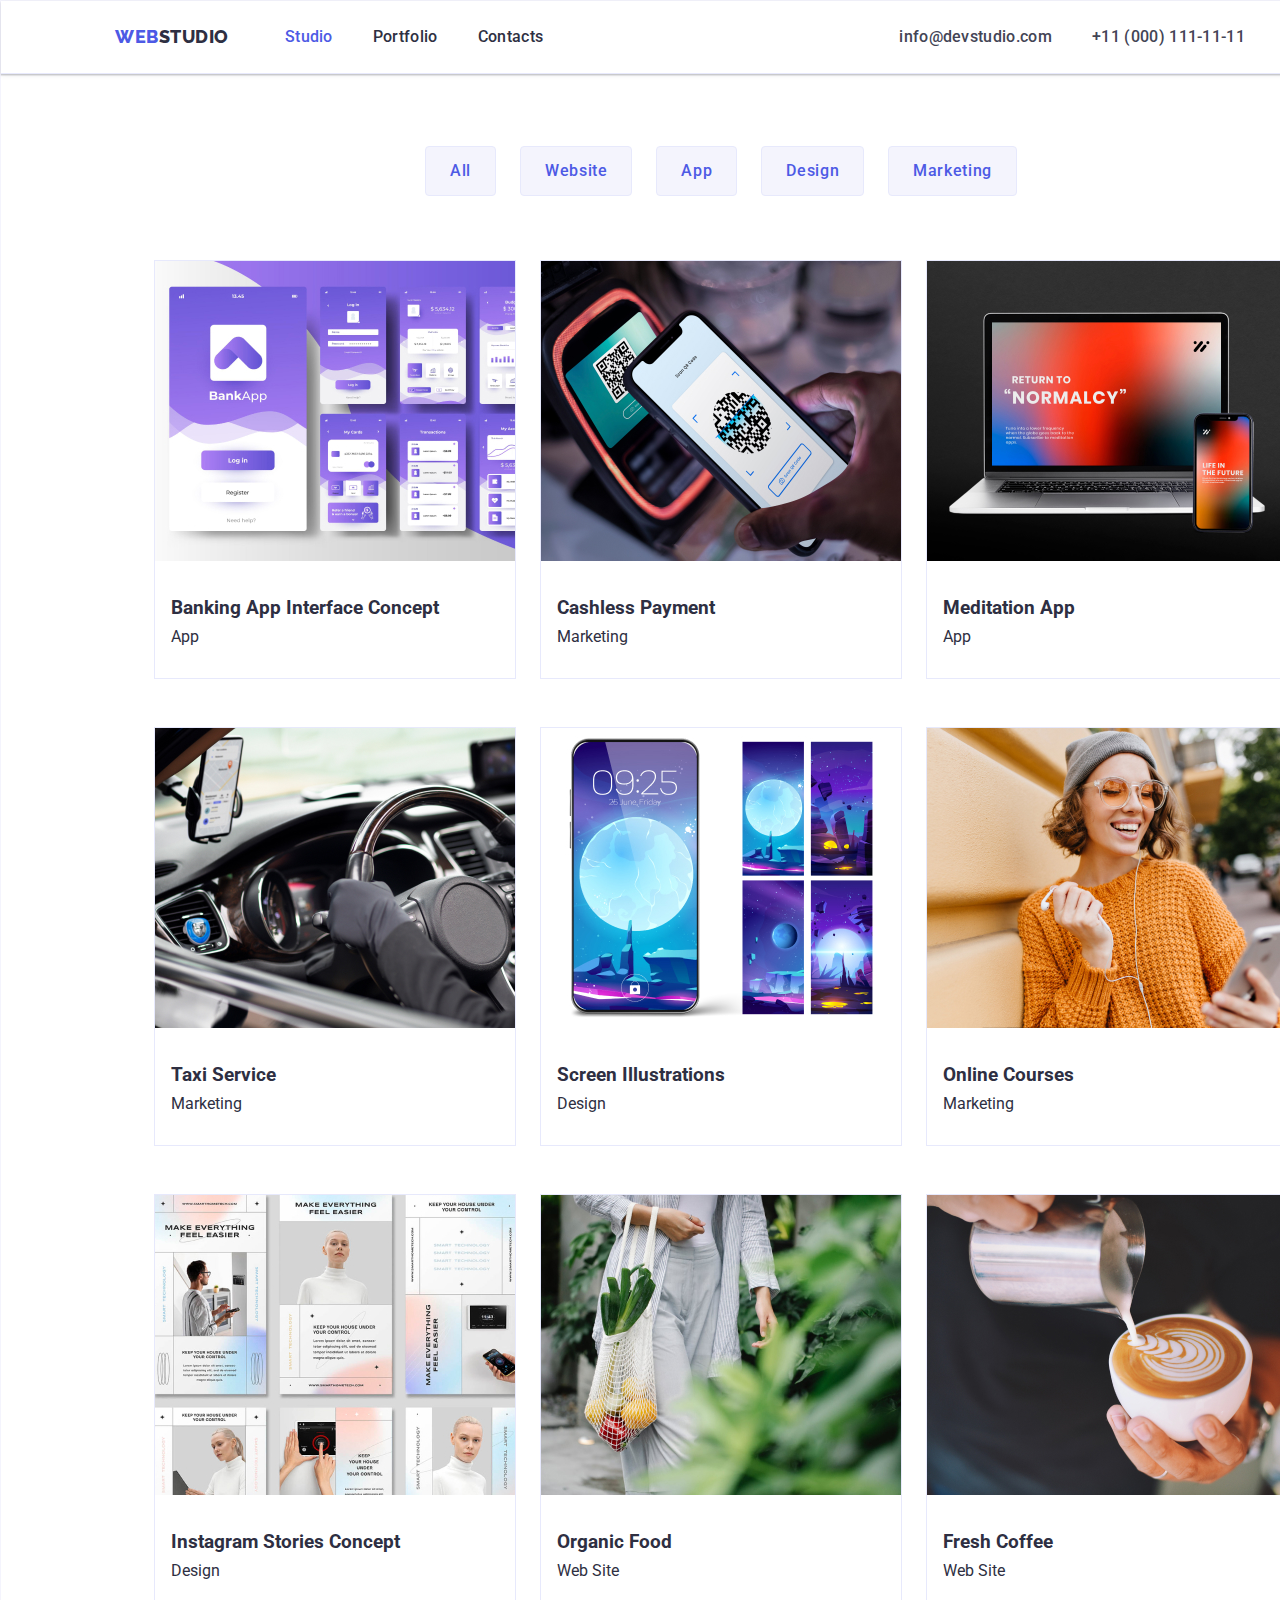
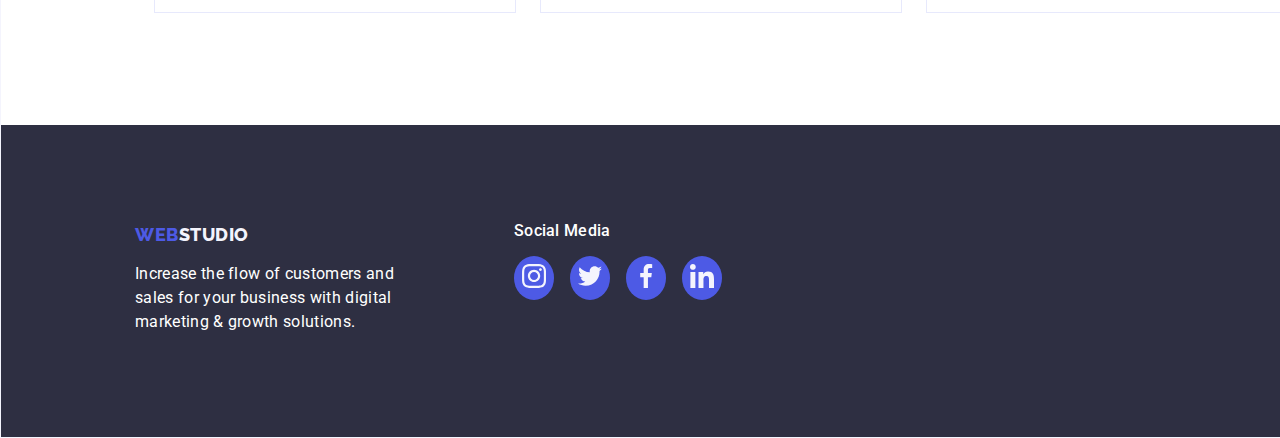
==== portfolio.html @ a5422cc0 "Initial commit" ====
<!DOCTYPE html>
<html lang="en">

<head>
    <title>Homework 4</title>
    <meta charset="UTF-8">
    <link rel="stylesheet" href="./css/styles.css" />
    <link rel="preconnect" href="https://fonts.googleapis.com">
    <link rel="preconnect" href="https://fonts.gstatic.com" crossorigin>
    <link href="https://fonts.googleapis.com/css2?family=Roboto:wght@400;500;700;900&display=swap" rel="stylesheet">
    <link rel="preconnect" href="https://fonts.googleapis.com">
    <link rel="preconnect" href="https://fonts.gstatic.com" crossorigin>
    <link href="https://fonts.googleapis.com/css2?family=Raleway:wght@800&display=swap" rel="stylesheet">
    <!-- Heading -->
</head>

    <body class="flex-container">
        <header class="container d-flex header">
            <div class="d-flex">
                <a href="WEBSTUDIO" class="logo link"><span class="logo-web">WEB</span><span
                        class="logo-studio-nav">STUDIO</span></a>
                <nav>
                    <ul class="list flex-link">
                        <li>
                            <a href="index.html" class="link nav-link active">Studio</a>
                        </li>

                        <li>
                            <a href="portfolio.html" class="link nav-link">Portfolio</a>
                        </li>

                        <li>
                            <a href="Contacts" class="link nav-link">Contacts</a>
                        </li>
                    </ul>
                </nav>
            </div>
            <!-- Contacts -->
            <ul class="list flex-contacts">
                <li>
                    <a href="mailto:info@devstudio.com" class="link contacts">info@devstudio.com</a>
                </li>
                <li>
                    <a href="tel:+11000111-11-11" class="link contacts">+11 (000) 111-11-11</a>
                </li>
            </ul>
        </header>

        <main class="portfolio">
            <div class="port-btn">
                <button type="button" class="port-link">All</button>
                <button type="button" class="port-link">Website</button>
                <button type="button" class="port-link">App</button>
                <button type="button" class="port-link">Design</button>
                <button type="button" class="port-link">Marketing</button>
            </div>

            <div class="projects">
                <ul class="proj-list">
                    <li class="proj-tab">
                        <img src="./images/port-1.jpg" alt="Bank App">
                        <div class="proj-caption">
                            <h3>Banking App Interface Concept</h3>
                            <p>App</p>
                        </div>
                    </li>
                    <li class="proj-tab">
                        <img src="./images/port-2.jpg" alt="Cashless Payment">
                        <div class="proj-caption">
                            <h3>Cashless Payment</h3>
                            <p>Marketing</p>
                        </div>
                    </li>
                    <li class="proj-tab">
                        <img src="./images/port-3.jpg" alt="Meditation App">
                        <div class="proj-caption">
                            <h3>Meditation App</h3>
                            <p>App</p>
                        </div>
                    </li>
                    <li class="proj-tab">
                        <img src="./images/port-4.jpg" alt="Taxi Service">
                        <div class="proj-caption">
                            <h3>Taxi Service</h3>
                            <p>Marketing</p>
                        </div>
                    </li>
                    <li class="proj-tab">
                        <img src="./images/port-5.jpg" alt="Screen Illustrations">
                        <div class="proj-caption">
                            <h3>Screen Illustrations</h3>
                            <p>Design</p>
                        </div>
                    </li>
                    <li class="proj-tab">
                        <img src="./images/port-6.jpg" alt="Online Courses">
                        <div class="proj-caption">
                            <h3>Online Courses</h3>
                            <p>Marketing</p>
                        </div>
                    </li>
                    <li class="proj-tab">
                        <img src="./images/port-7.jpg" alt="Instagram Stories Concept">
                        <div class="proj-caption">
                            <h3>Instagram Stories Concept</h3>
                            <p>Design</p>
                        </div>
                    </li>
                    <li class="proj-tab">
                        <img src="./images/port-8.jpg" alt="Organic Food">
                        <div class="proj-caption">
                            <h3>Organic Food</h3>
                            <p>Web Site</p>
                        </div>
                    </li>
                    <li class="proj-tab">
                        <img src="./images/port-9.jpg" alt="Fresh Coffee">
                        <div class="proj-caption">
                            <h3>Fresh Coffee</h3>
                            <p>Web Site</p>
                        </div>
                    </li>
                </ul>
            </div>
        </main>

        <footer class="bg-dark footer-media">
            <div class="flex-footer">
                <a href="WEBSTUDIO" class="logo"><span class="logo-web">WEB</span><span
                        class="logo-studio-footer">STUDIO</span></a>
                <p class="footer-text">
                    Increase the flow of customers and <br>
                    sales for your business with digital <br>
                    marketing & growth solutions.
                </p>
            </div>

            <div class="footer-sm">
                <p>Social Media</p>
                <ul class="footer-icon">
                    <li class="media-icon">
                        <div class="footer-icon">
                            <a class="sm-icon" href="#">
                                <svg width="24" height="24">
                                    <use href="./images/icons.svg#instagram-2"></use>
                                </svg>
                            </a>
                        </div>
                    </li>
                    <li class="media-icon">
                        <div class="footer-icon">
                            <a class="sm-icon" href="#">
                                <svg width="24" height="24">
                                    <use href="./images/icons.svg#twitter-1"></use>
                                </svg>
                            </a>
                        </div>
                    </li>
                    <li class="media-icon">
                        <div class="footer-icon">
                            <a class="sm-icon" href="#">
                                <svg width="24" height="24">
                                    <use href="./images/icons.svg#facebook"></use>
                                </svg>
                            </a>
                        </div>
                    </li>
                    <li class="media-icon">
                        <div class="footer-icon">
                            <a class="sm-icon" href="#">
                                <svg width="24" height="24">
                                    <use href="./images/icons.svg#linkedin-1"></use>
                                </svg>
                            </a>
                        </div>
                    </li>
                </ul>
            </div>
        </footer>
    </body>
        
</html>
---- css/styles.css ----
/* General Styling */
:root {
    --IRIS: #4D5AE5;
    --NAVY-BLUE: #2E2F42;
    --WHITE: #FFF;
    --CLOUD: #F4F4FD;
    --SLATE: #434455;
    --CORNFLOWER: #E7E9FC;
    --OCEAN: #404BBF;
    --LIGHT-SLATE: #8E8F99;
}

body {
    font-family: 'Roboto', sans-serif;
    color: var(--NAVY-BLUE);
    margin: 0 auto;
}

.flex-container {
    width: 1440px;
    border: 0.5px solid var(--CLOUD);
}

.list {
    list-style-type: none;
    padding-left: 0;
    margin: 0;
    display: flex; 
    justify-content: center;
    gap: 24px;
}

.text {
    color: var(--SLATE);
    font-size: 16px;
    font-weight: 400;
    line-height: 150%;
    letter-spacing: 0.32px;
}

.bg-dark {
    color: var(--CLOUD);
    background-color: var(--NAVY-BLUE);
    height: 312px;
}

.flex-link {
    gap: 40px;
    padding-left: 56px;
}

.flex-contacts {
    gap: 40px;
    padding-left: 332px;
}

/* End of General Styling */

/* Header Styling */

.logo {
    text-decoration: none;
    font-family: Raleway;
    font-size: 18px;
    font-weight: 800;
    line-height: 116.667%;
    letter-spacing: 0.54px;
    text-transform: uppercase;
}

.logo-web {
    color: var(--IRIS);
    font-family: Raleway;
    font-size: 18px;
    font-weight: 800;
    line-height: 116.667%;
    text-decoration: none;
    text-transform: uppercase;
    padding-left: 114px;
}

.logo-studio-nav {
    color: var(--NAVY-BLUE);
    font-family: Raleway;
    font-size: 18px;
    font-weight: 800;
    line-height: 116.667%;
    text-decoration: none;
    text-transform: uppercase;
}

.nav-link {
    text-decoration: none;
    color: var(--NAVY-BLUE);
    font-family: Roboto;
    font-size: 16px;
    font-weight: 500;
    line-height: 150%;
    letter-spacing: 0.32px;
}

.nav-link:hover,
.nav-link:focus {
    color: var(--IRIS);
}

.contacts {
    text-decoration: none;
    color: var(--SLATE);
    font-family: Roboto;
    font-size: 16px;
    font-weight: 500;
    line-height: 150%;
    letter-spacing: 0.32px;
}

.contacts:hover,
.contacts:focus {
    color: var(--IRIS);
}

.active {
    color: var(--IRIS);
}

.container {
    width: 1440px;
    padding: 24px 0 0 0;
    gap: 24px;
    border-bottom: 1px solid var(--CORNFLOWER, #E7E9FC);
    background: var(--WHITE, #FFF);
    box-shadow: 0px 1px 6px 0px rgba(46, 47, 66, 0.08), 0px 1px 1px 0px rgba(46, 47, 66, 0.16), 0px 2px 1px 0px rgba(46, 47, 66, 0.08);
}

.d-flex {
    display: flex;
    padding-bottom: 12px;
}

.header .d-flex {
    display: flex;
    align-items: center;
}

/* End of Header Styling*/

/* Hero Styling */

.benefits {
    font-size: 20px;
    font-weight: 500;
    line-height: 120%;
    letter-spacing: 0.4px;
    color: var(--NAVY-BLUE);
    display: flex;
    width: 264px;
    flex-direction: column;
    align-items: flex-start;
    gap: 8px;
}

.team-name {
    font-size: 20px;
    font-weight: 500;
    line-height: 120%;
    letter-spacing: 0.4px;
    color: var(--NAVY-BLUE)
}

.hero-text {
    text-align: center;
    font-size: 56px;
    font-weight: 700;
    line-height: 107.143%;
    letter-spacing: 1.12px;
    color: var(--WHITE);
    margin: 0px;
}

.hero-btn {
    background-color: var(--IRIS);
    color: var(--WHITE);
    font-size: 16px;
    font-weight: 500; 
    line-height: 150%;
    letter-spacing: 0.64px;
    border-radius: 4px;
    border: none;
    margin-top: 48px;
    padding: 16px 32px;
    box-shadow: 0px 4px 4px 0px rgba(0, 0, 0, 0.15);
}

.hero-btn:hover {
    color: var(--WHITE);
    cursor: pointer;
}

.benefits ul {
    display: flex;
    justify-content: center;
    list-style-type: none;
    gap: 24px;
    margin-top: 120px;
    margin-left: 156px;
}

.hero {
    height: 600px;
    width: 100%;
    text-align: center;
}

.hero {
   background: linear-gradient(rgba(46, 47, 66, 0.7),rgba(46, 47, 66, 0.7)), url(../images/people-office.jpg);
    background-size: cover;
    background-repeat: no-repeat;
    width: 100%;
}

.hero-text {
    padding-top: 164px;
}

.ben-icon {
    border-radius: 4px;
    background: var(--CLOUD);
    display: flex;
    justify-content: center;
    padding: 24px 100px;
}

/* End of Hero Styling */

/* About Styling */

.profile {
    text-align: center;
    font-size: 36px;
    font-weight: 700;
    line-height: 111.111%;
    letter-spacing: 0.72px;
    text-transform: capitalize;  
}

.about h2 {
    text-align: center;
    margin-top: 120px;
    margin-bottom: 72px;
}

.about ul {
    display: flex;
    justify-content: center;
    list-style-type: none;
    gap: 24px;
    padding-bottom: 120px;
}

/* End of About Styling */

/* Team Members Styling */

.bg-light {
    background-color: var(--CLOUD);
    height: 732px;
}

.team li {
    background-color: var(--WHITE);
    margin-top: 40px;
    box-shadow: 0px 2px 1px 0px rgba(46, 47, 66, 0.08), 0px 1px 1px 0px rgba(46, 47, 66, 0.16), 0px 1px 6px 0px rgba(46, 47, 66, 0.08);
    border-radius: 0px 0px 4px 4px;
}

.team h2 {
    text-align: center;
    padding-top: 120px;
}

.team-caption {
    text-align: center;
    margin: 0;
    padding: 32px;
}

.team-name {
    margin: 0;
}

.team-socials {
    display: flex;
    justify-content: space-around;
}

.ts-icon {
    background-color: var(--IRIS);
    color: var(--CLOUD);
    padding: 10px;
    border-radius: 50%;
    fill: var(--CLOUD);
    display: flex;
    justify-content: center;
    align-items: center;
}

.ts-icon:hover,
.ts-icon:focus {
    cursor: pointer;
}

/* End of Team Member Styling */

/* Customer Styling */

.clients h2 {
    padding: 120px 0 72px 0;
    margin: 0;
    font-size: 36px;
    font-weight: 700;
    line-height: 111.111px;
    letter-spacing: 0.72px;
    text-transform: capitalize;
    color: var(--NAVY-BLUE);
}

.customers-icon {
    border-radius: 4px;
    border: 1px solid var(--LIGHT-SLATE, #8E8F99);
    fill: var(--LIGHT-SLATE);
    width: 168px;
    height: 88px;
    display: flex;
    justify-content: center;
    align-items: center;
}

.customers-icon:hover,
.customers-icon:focus {
    border-color: var(--IRIS);
}

.customers-icon svg {
    fill: var(--LIGHT-SLATE);
}

.customers-icon:hover svg,
.customers-icon:focus svg {
    fill: var(--IRIS);
}

.list-icon{
    list-style-type: none;
    padding-left: 0;
    margin: 16px 32px;
    display: flex;
    justify-content: center;
    align-items: center;
    gap: 24px;
    margin-bottom: 120px;
    margin-top: 0;
}

/* Portfolio Styling */

.portfolio {
    width: 1440px;
    text-align: center;
}

.port-btn {
    display: inline-flex;
    text-align: center;
    gap: 24px;
    padding-top: 72px;
    padding-bottom: 48px;
}

.port-link:hover,
.port-link:focus {
    color: var(--WHITE);
    cursor: pointer;
    background: var(--OCEAN);
}

.port-link {
    font-family: Roboto;
    padding: 12px 24px;
    border-radius: 4px;
    border: 1px solid var(--CORNFLOWER, #E7E9FC);
    background: var(--CLOUD, #F4F4FD);
    color: var(--IRIS, #4D5AE5);
    font-size: 16px;
    font-weight: 500;
    line-height: 150%;
    letter-spacing: 0.64px;
}

.projects {
    display: flex;
    width: 1440px;
}

.proj-tab {
    border: 1px solid var(--CORNFLOWER, #E7E9FC);
    margin-bottom: 24px;
}

.proj-tab:hover,
.proj-tab:focus {
    box-shadow: 0px 2px 1px 0px rgba(46, 47, 66, 0.08), 0px 1px 1px 0px rgba(46, 47, 66, 0.16), 0px 1px 6px 0px rgba(46, 47, 66, 0.08);
    border-radius: 0px 0px 4px 4px;
    cursor: pointer;
}

.proj-list {
    width: 1440px;
    display: flex;
    flex-wrap: wrap;
    padding: 0;
    gap: 24px;
}

.proj-list {
    display: flex;
    list-style-type: none;
    justify-content: center;
    width: 100%;
}

.proj-caption {
    display: flex;
    padding: 0px 16px;
    flex-direction: column;
    justify-content: center;
    align-items: flex-start;
    gap: 8px;
    align-self: stretch;
}

.proj-caption h3 {
    margin: 0;
    padding-top: 32px;
}

.proj-caption p {
    margin: 0;
    padding-bottom: 32px;
}

/* End of Portfolio Styling */

/* Footer Styling */

.logo-studio-footer {
    color: var(--CLOUD);
    font-family: Raleway;
    font-size: 18px;
    font-weight: 800;
    line-height: 116.667%;
    text-decoration: none;
    text-transform: uppercase;    
}

.footer-sm p {
    font-size: 16px;
    font-weight: 500;
    letter-spacing: 0.32px;
    color:var(--WHITE);
}

.footer-text {
    line-height: 150%;
    letter-spacing: 0.32px;
    color: var(--WHITE);
    padding-left: 114px;
}

.flex-footer {
   padding-top: 100px;
   padding-left: 20px;
}

.footer-sm {
    padding: 80px 0 0 120px;
}

.footer-media {
    display: flex;
    margin-top: 72px;
}

.media-icon{
    list-style-type: none;
}

.sm-icon {
    background-color: var(--IRIS);
    fill: var(--CLOUD);
    padding: 8px;
    border-radius: 50%;
    margin-left: 0;
}

.footer-icon {
    display: flex;
    justify-content: center;
    align-items: center;
    gap: 16px;
    padding-left: 0;
}
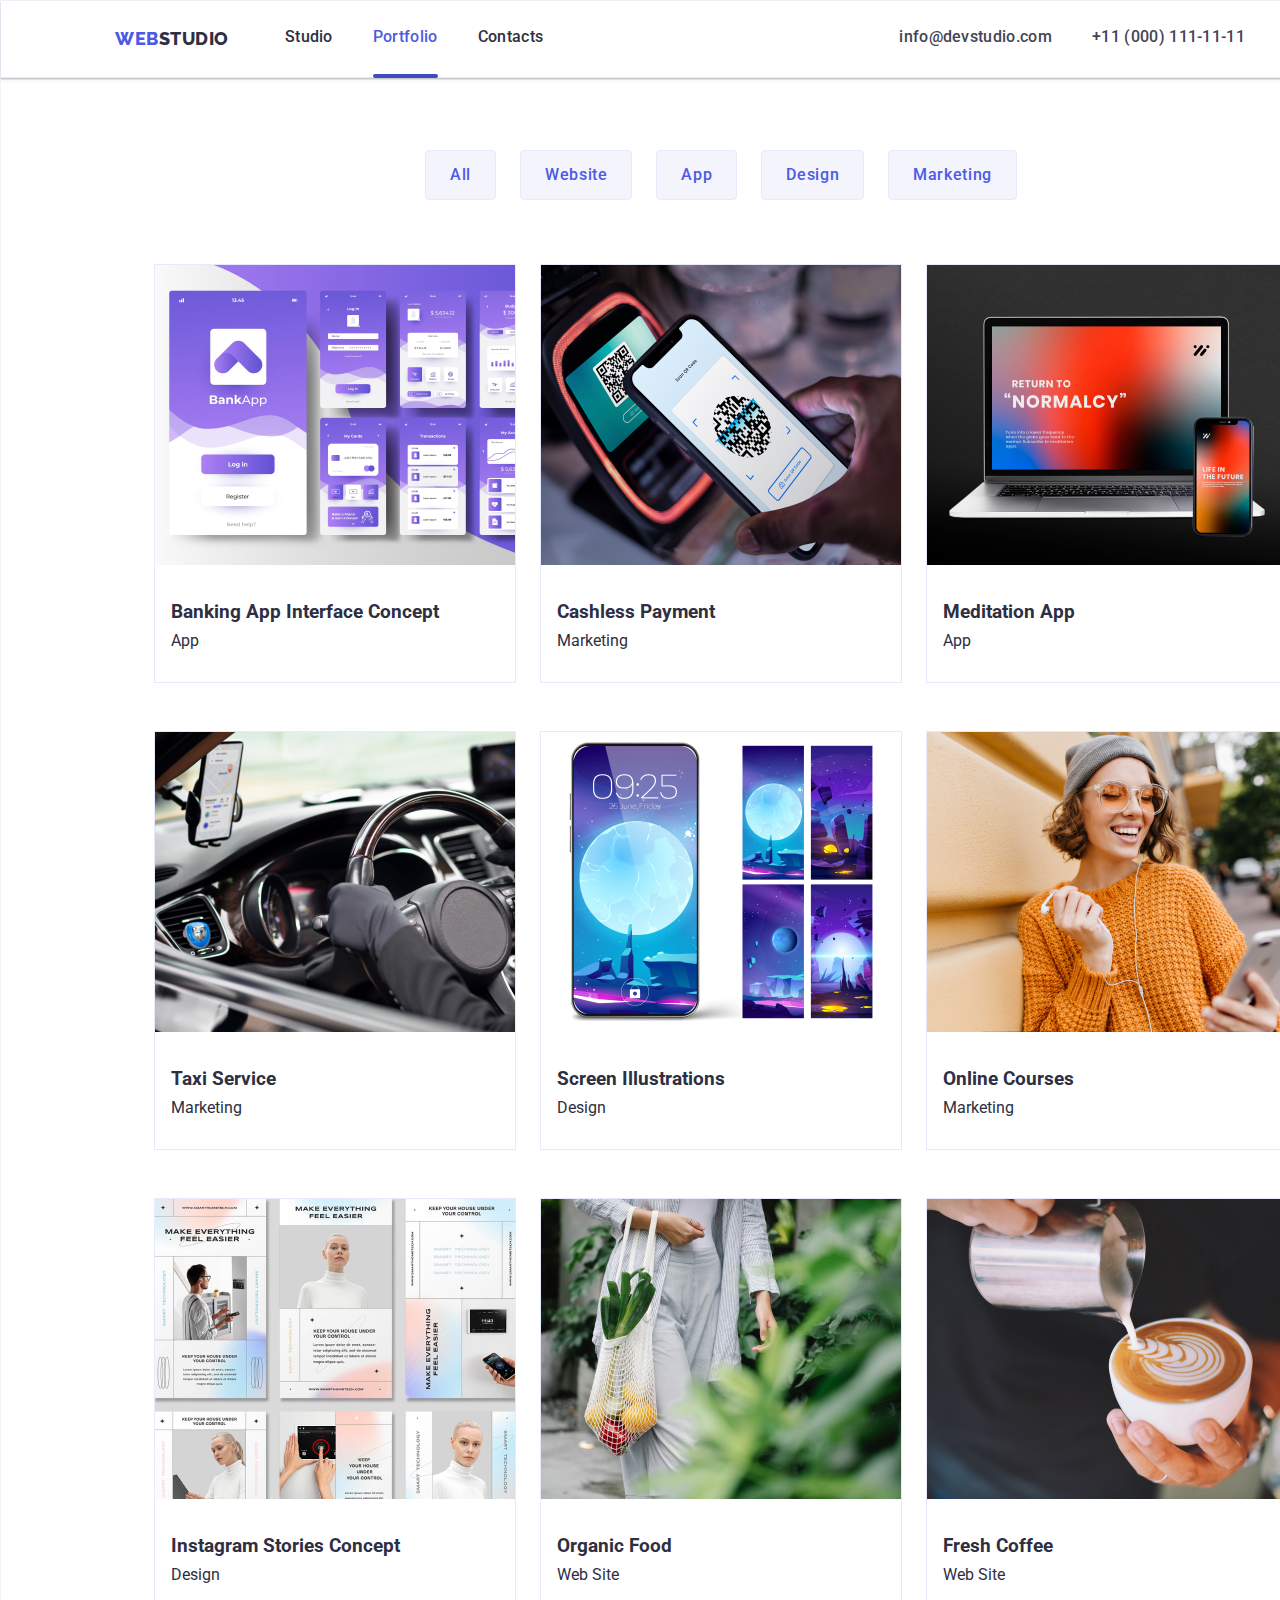
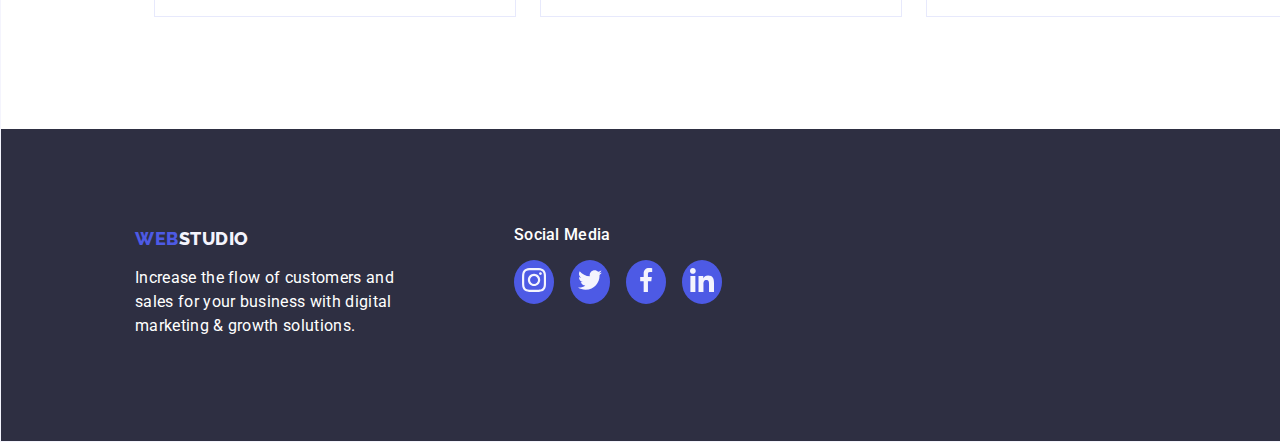
==== commit a1093b80: "2nd commit" ====
--- a/portfolio.html
+++ b/portfolio.html
@@ -2,7 +2,7 @@
 <html lang="en">
 
 <head>
-    <title>Homework 4</title>
+    <title>Homework 5</title>
     <meta charset="UTF-8">
     <link rel="stylesheet" href="./css/styles.css" />
     <link rel="preconnect" href="https://fonts.googleapis.com">
@@ -22,11 +22,11 @@
                 <nav>
                     <ul class="list flex-link">
                         <li>
-                            <a href="index.html" class="link nav-link active">Studio</a>
+                            <a href="index.html" class="link nav-link">Studio</a>
                         </li>
 
                         <li>
-                            <a href="portfolio.html" class="link nav-link">Portfolio</a>
+                            <a href="portfolio.html" class="link nav-link active">Portfolio</a>
                         </li>
 
                         <li>
@@ -57,64 +57,127 @@
 
             <div class="projects">
                 <ul class="proj-list">
-                    <li class="proj-tab">
-                        <img src="./images/port-1.jpg" alt="Bank App">
+                    <li class="proj-tab project">
+                        <div class="project-image">
+                            <img src="./images/port-1.jpg" alt="Bank App">
+                            <div class="project-image-caption">
+                                <p>
+                                    Banking App Interface Concept
+                                </p>
+                            </div>
+                        </div>
                         <div class="proj-caption">
                             <h3>Banking App Interface Concept</h3>
                             <p>App</p>
                         </div>
                     </li>
-                    <li class="proj-tab">
-                        <img src="./images/port-2.jpg" alt="Cashless Payment">
+                    <li class="proj-tab project">
+                        <div class="project-image">
+                            <img src="./images/port-2.jpg" alt="Cashless Payment">
+                            <div class="project-image-caption">
+                                <p>
+                                    Cashless Payment
+                                </p>
+                            </div>
+                        </div>
                         <div class="proj-caption">
                             <h3>Cashless Payment</h3>
                             <p>Marketing</p>
                         </div>
                     </li>
                     <li class="proj-tab">
-                        <img src="./images/port-3.jpg" alt="Meditation App">
+                        <div class="project-image">
+                            <img src="./images/port-3.jpg" alt="Meditation App">
+                            <div class="project-image-caption">
+                            <p>
+                                Meditation App
+                            </p>
+                            </div>
+                        </div>
                         <div class="proj-caption">
                             <h3>Meditation App</h3>
                             <p>App</p>
                         </div>
                     </li>
                     <li class="proj-tab">
-                        <img src="./images/port-4.jpg" alt="Taxi Service">
+                        <div class="project-image">
+                            <img src="./images/port-4.jpg" alt="Taxi Service">
+                            <div class="project-image-caption">
+                            <p>
+                                Taxi Service
+                            </p>
+                            </div>
+                        </div>
                         <div class="proj-caption">
                             <h3>Taxi Service</h3>
                             <p>Marketing</p>
                         </div>
                     </li>
                     <li class="proj-tab">
-                        <img src="./images/port-5.jpg" alt="Screen Illustrations">
+                        <div class="project-image">
+                            <img src="./images/port-5.jpg" alt="Screen Illustrations">
+                            <div class="project-image-caption">
+                            <p>
+                                Screen Illustrations
+                            </p>
+                            </div>
+                        </div>
                         <div class="proj-caption">
                             <h3>Screen Illustrations</h3>
                             <p>Design</p>
                         </div>
                     </li>
                     <li class="proj-tab">
-                        <img src="./images/port-6.jpg" alt="Online Courses">
+                        <div class="project-image">
+                            <img src="./images/port-6.jpg" alt="Online Courses">
+                            <div class="project-image-caption">
+                                <p>
+                                    Online Courses
+                                </p>
+                            </div>
+                        </div>
                         <div class="proj-caption">
                             <h3>Online Courses</h3>
                             <p>Marketing</p>
                         </div>
                     </li>
                     <li class="proj-tab">
-                        <img src="./images/port-7.jpg" alt="Instagram Stories Concept">
+                        <div class="project-image">
+                            <img src="./images/port-7.jpg" alt="Instagram Stories Concept">
+                            <div class="project-image-caption">
+                                <p>
+                                    Instagram Stories Concept
+                                </p>
+                            </div>
+                        </div>
                         <div class="proj-caption">
                             <h3>Instagram Stories Concept</h3>
                             <p>Design</p>
                         </div>
                     </li>
                     <li class="proj-tab">
-                        <img src="./images/port-8.jpg" alt="Organic Food">
+                        <div class="project-image">
+                            <img src="./images/port-8.jpg" alt="Organic Food">
+                            <div class="project-image-caption">
+                                <p>
+                                    Organic Food
+                                </p>
+                            </div>
+                        </div>
                         <div class="proj-caption">
                             <h3>Organic Food</h3>
                             <p>Web Site</p>
                         </div>
                     </li>
                     <li class="proj-tab">
-                        <img src="./images/port-9.jpg" alt="Fresh Coffee">
+                        <div class="project-image">
+                            <img src="./images/port-9.jpg" alt="Fresh Coffee">
+                            <div class="project-image-caption">
+                                <p>
+                                    Fresh Coffee
+                                </p>
+                            </div>
+                        </div>
                         <div class="proj-caption">
                             <h3>Fresh Coffee</h3>
                             <p>Web Site</p>
@@ -177,6 +240,7 @@
                 </ul>
             </div>
         </footer>
+        <script src="./js/modal.js"></script>
     </body>
         
 </html>--- a/css/styles.css
+++ b/css/styles.css
@@ -124,6 +124,17 @@
     color: var(--IRIS);
 }
 
+.active::after {
+    content: " ";
+    display: block;
+    height: 4px;
+    width: 100%;
+    border-radius: 2px;
+    background-color: var(--OCEAN);
+    position: relative;
+    top: 25px;
+}
+
 .container {
     width: 1440px;
     padding: 24px 0 0 0;
@@ -405,6 +416,7 @@
 .proj-tab {
     border: 1px solid var(--CORNFLOWER, #E7E9FC);
     margin-bottom: 24px;
+    display: block;
 }
 
 .proj-tab:hover,
@@ -447,6 +459,45 @@
 .proj-caption p {
     margin: 0;
     padding-bottom: 32px;
+}
+
+/* HW 5 Styling */
+
+.project {
+    overflow: hidden;
+}
+
+.project-image {
+    position: relative;
+    overflow: hidden;
+}
+
+.project-image-caption {
+    position: absolute;
+    background-color: rgba(77, 90, 229, 0.85);
+    color: var(--CLOUD);
+    font-size: 16px;
+    font-weight: 400;
+    line-height: 150%;
+    letter-spacing: 0.32px;
+    width: 100%;
+    height: 100%;
+    top: 0;
+    left: 0;
+    opacity: 0;
+    transform: translateY(100%);
+    transition: transform 500ms cubic-bezier(0.4, 0, 0.2, 1);
+}
+
+.project-image-caption {
+    display: flex;
+    justify-content: center;
+    align-items: center;
+}
+
+.proj-tab:hover .project-image-caption {
+    opacity: 1;
+    transform: translateY(0);
 }
 
 /* End of Portfolio Styling */
